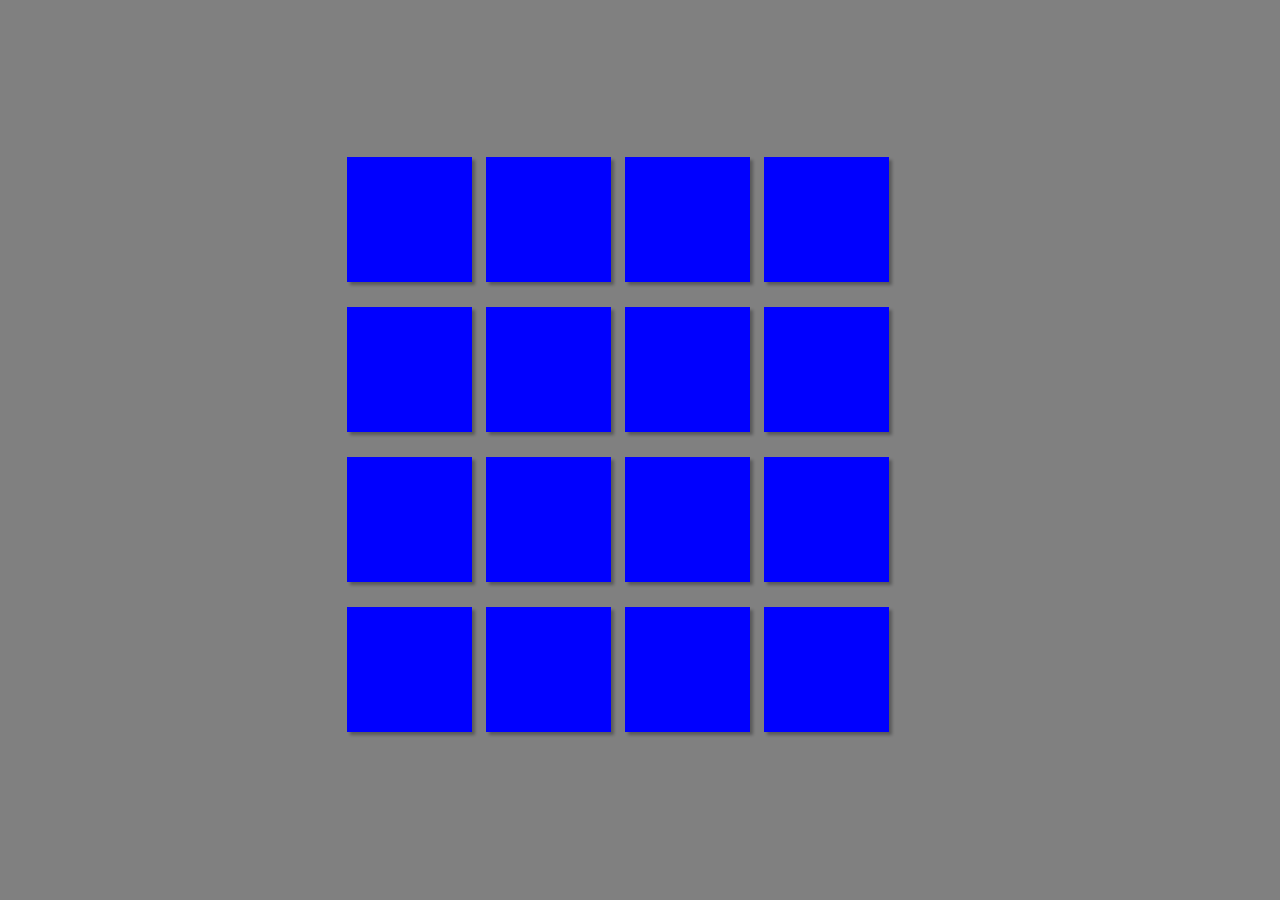
==== index.html @ c8edfcc8 "Mixed with the size:ing of the cards" ====
<!DOCTYPE html>
<html lang="en" dir="ltr">
  <head>
    <link rel="stylesheet" href="styles.css">
    <meta charset="utf-8">
    <title></title>
  </head>
  <body>
    <div class="container"> <!--Maybe change to body?-->
      <section class="memoryBoard">
        <div class="memoryCard card1">
          <!-- <img src="yrgoPic.png" alt="Frontface" class="frontFace">
          <img src="" alt="Backface" class="backFace"> -->
        </div>
        <div class="memoryCard card2">
        </div>
        <div class="memoryCard card3">
        </div>
        <div class="memoryCard card4">
        </div>
        <div class="memoryCard card5">
        </div>
        <div class="memoryCard card6">
        </div>
        <div class="memoryCard card7">
        </div>
        <div class="memoryCard card8">
        </div>
        <div class="memoryCard card9">
        </div>
        <div class="memoryCard card10">
        </div>
        <div class="memoryCard card11">
        </div>
        <div class="memoryCard card12">
        </div>
        <div class="memoryCard card13">
        </div>
        <div class="memoryCard card14">
        </div>
        <div class="memoryCard card15">
        </div>
        <div class="memoryCard card16">
        </div>
        <!-- <div class="memoryCard card17">
        </div>
        <div class="memoryCard card18">
        </div>
        <div class="memoryCard card19">
        </div>
        <div class="memoryCard card20"> -->
        </div>
      </section>
    </div>
  </body>
</html>
---- styles.css ----
* {
  padding: 0;
  margin: 0;
  box-sizing: border-box;
}

.container{
  height: 100vh;
  display: flex;
  background: gray;
}

.memoryBoard{
  width: 600px;
  height: 600px;
  margin: auto;
  display: flex;
  flex-flow: wrap;
}

.memoryCard{
  /* width: calc(25% - 10px);
  height: calc(33.333% - 10px); FROM INTERNET */

  background-color: blue;
  box-shadow: 3px 3px 3px rgba(0,0,0,0.3);
  width: 125px;
  height: 125px;
  margin: 7px;
  position: relative;
}

/* .front-face, /*This is classes for the images*/
/* .back-face {
  width: 20%;
  height: 20%;
  padding: 20px;
  position: absolute;
  border-radius: 5px;
  background: #1C7CCC;

} */
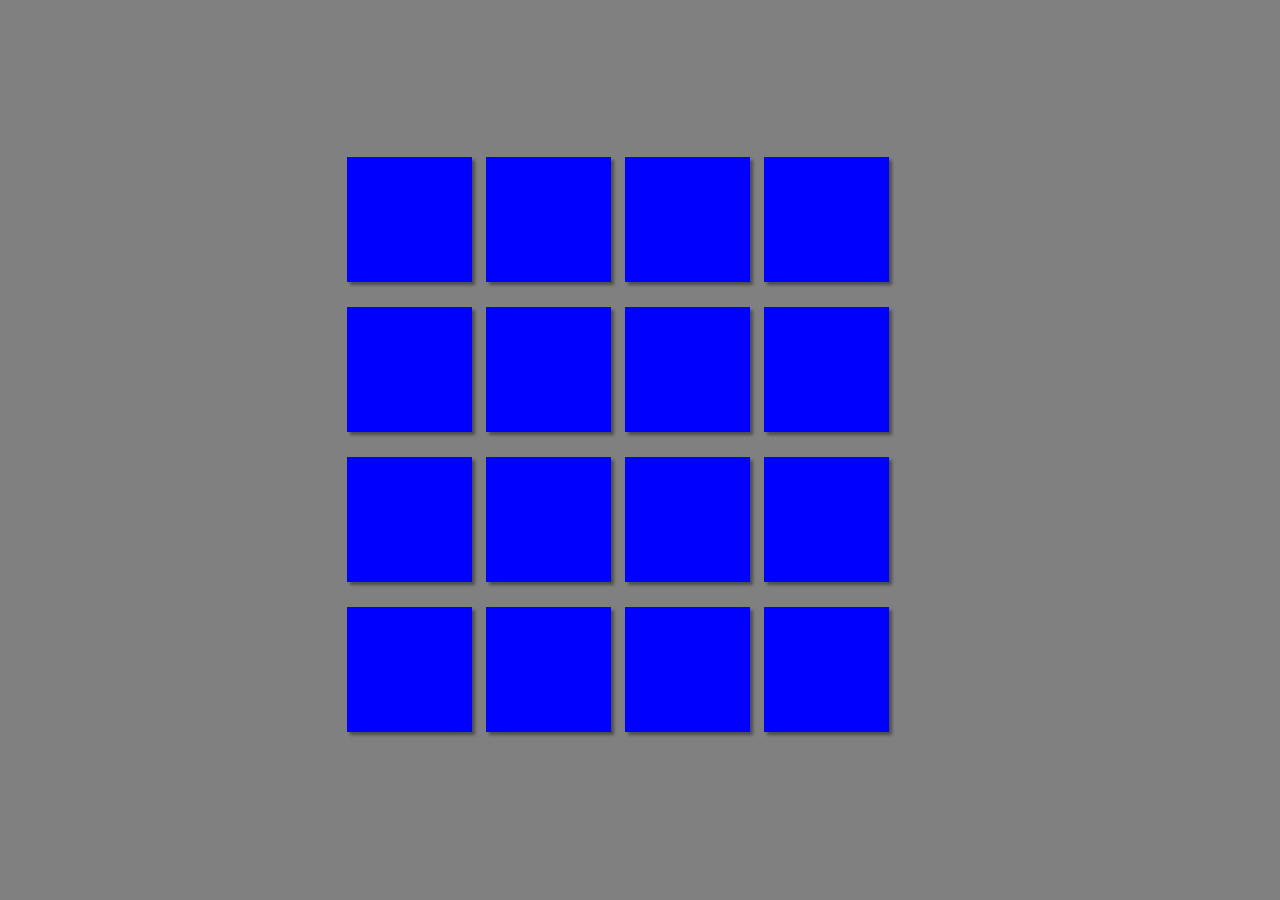
==== commit 01f6c2d1: "Made a flipping effect on the pressed cards. alsop added a new images folder" ====
--- a/index.html
+++ b/index.html
@@ -52,5 +52,9 @@
         </div>
       </section>
     </div>
+
+    <script src="js/script.js" type="text/javascript">
+
+    </script>
   </body>
 </html>
--- a/styles.css
+++ b/styles.css
@@ -16,6 +16,8 @@
   margin: auto;
   display: flex;
   flex-flow: wrap;
+
+  perspective: 1000px; /*To make 3d effect on the turning*/
 }
 
 .memoryCard{
@@ -23,20 +25,39 @@
   height: calc(33.333% - 10px); FROM INTERNET */
 
   background-color: blue;
-  box-shadow: 3px 3px 3px rgba(0,0,0,0.3);
+  box-shadow: 3px 3px 3px rgba(0,0,0,0.4);
   width: 125px;
   height: 125px;
   margin: 7px;
   position: relative;
+  transform: scale(1);
+  transform-style: preserve-3d;
+  transition: transform .3s;
+}
+.memoryCard:active {
+  transform: scale(0.97);
+  transition: transform .3s;
+}
+.memoryCard.turn{
+  transition-duration: .3s;
+  transform: rotateY(180deg);
+  background-color: hotpink;
+  box-shadow: 3px 3px 3px rgba(0,0,0,0.4);
 }
 
-/* .front-face, /*This is classes for the images*/
-/* .back-face {
+/*This is classes for the images*/
+.front-face,
+.back-face {
   width: 20%;
   height: 20%;
   padding: 20px;
   position: absolute;
   border-radius: 5px;
   background: #1C7CCC;
+  backface-visibility: hidden;
 
-} */
+}
+
+.fron-face{
+  transform: rotateY(180deg);
+}
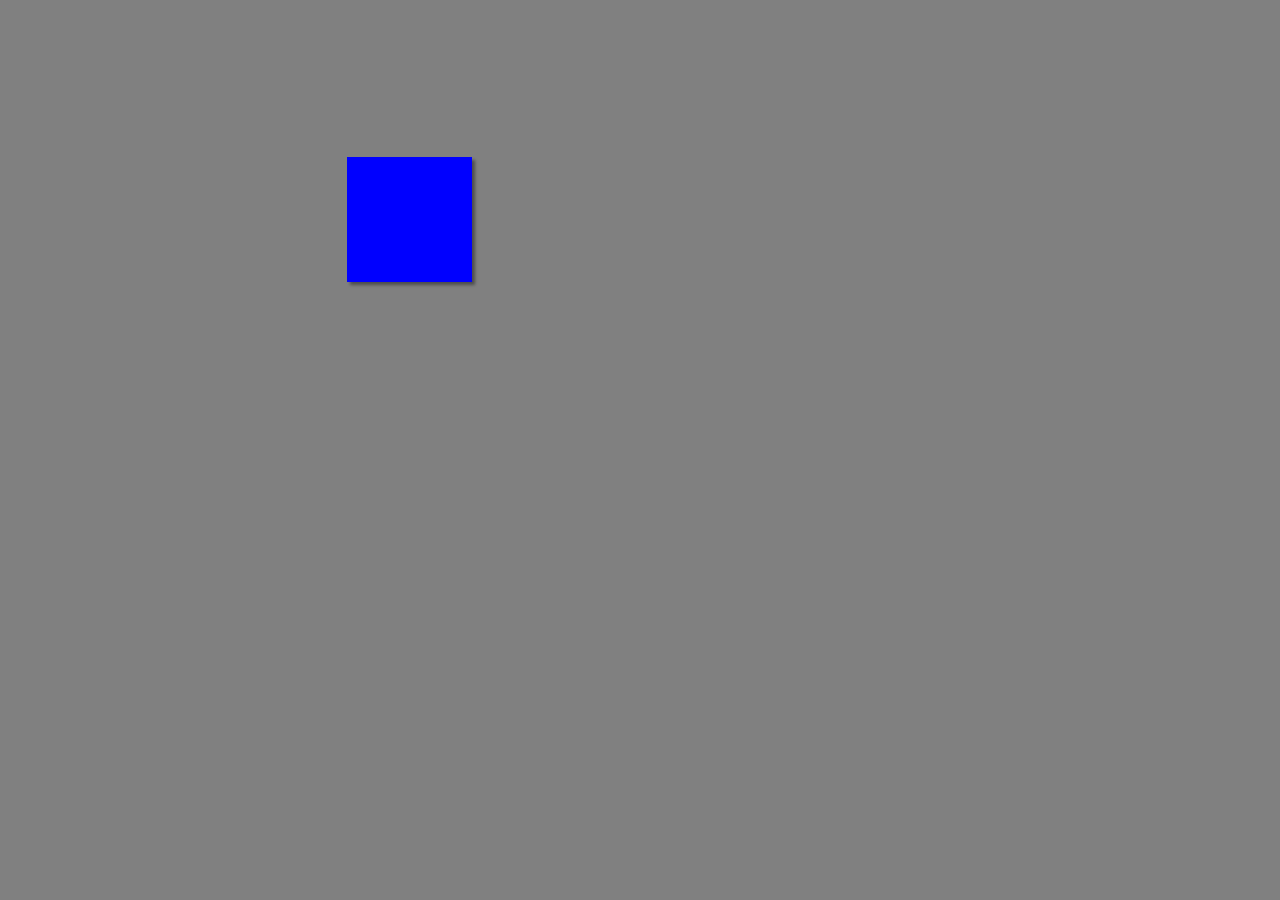
==== commit 4af26db9: "Started to add new kind of adding cards with Javascript instead of hardcoding html" ====
--- a/index.html
+++ b/index.html
@@ -9,10 +9,8 @@
     <div class="container"> <!--Maybe change to body?-->
       <section class="memoryBoard">
         <div class="memoryCard card1">
-          <!-- <img src="yrgoPic.png" alt="Frontface" class="frontFace">
-          <img src="" alt="Backface" class="backFace"> -->
         </div>
-        <div class="memoryCard card2">
+        <!-- <div class="memoryCard card2">
         </div>
         <div class="memoryCard card3">
         </div>
@@ -40,8 +38,8 @@
         </div>
         <div class="memoryCard card15">
         </div>
-        <div class="memoryCard card16">
-        </div>
+        <div class="memoryCard card16"> -->
+        <!-- </div> -->
         <!-- <div class="memoryCard card17">
         </div>
         <div class="memoryCard card18">
--- a/styles.css
+++ b/styles.css
@@ -46,7 +46,7 @@
 }
 
 /*This is classes for the images*/
-.front-face,
+/* .front-face,
 .back-face {
   width: 20%;
   height: 20%;
@@ -56,7 +56,7 @@
   background: #1C7CCC;
   backface-visibility: hidden;
 
-}
+} */
 
 .fron-face{
   transform: rotateY(180deg);
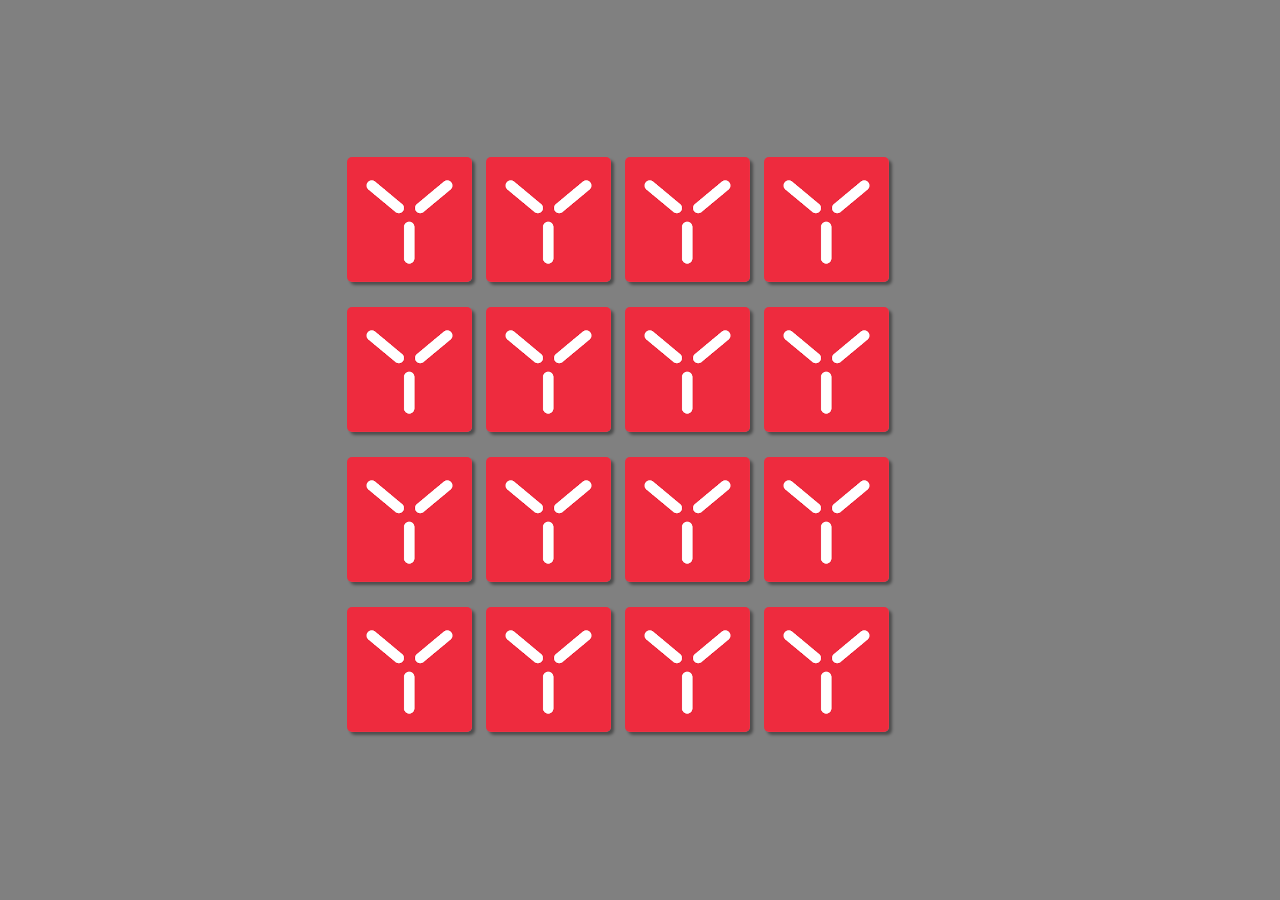
==== commit e6c6507a: "Added some starting pictures" ====
--- a/index.html
+++ b/index.html
@@ -8,46 +8,78 @@
   <body>
     <div class="container"> <!--Maybe change to body?-->
       <section class="memoryBoard">
-        <div class="memoryCard card1">
+        <div class="memoryCard card1" data-framework="gaspingCat">
+          <img class="front-face" src="images/gaspingCat.jpg" alt="Yrgo">
+          <img class="back-face" src="images/yrgoPic.png" alt="Memory Card">
         </div>
-        <!-- <div class="memoryCard card2">
+        <div class="memoryCard card2" data-framework="gaspingCat">
+          <img class="front-face" src="images/gaspingCat.jpg" alt="Yrgo">
+          <img class="back-face" src="images/yrgoPic.png" alt="Memory Card">
         </div>
-        <div class="memoryCard card3">
+        <div class="memoryCard card3" data-framework="zorro">
+          <img class="front-face" src="images/zorro.jpg" alt="Yrgo">
+          <img class="back-face" src="images/yrgoPic.png" alt="Memory Card">
         </div>
-        <div class="memoryCard card4">
+        <div class="memoryCard card4" data-framework="zorro">
+          <img class="front-face" src="images/zorro.jpg" alt="Yrgo">
+          <img class="back-face" src="images/yrgoPic.png" alt="Memory Card">
         </div>
-        <div class="memoryCard card5">
+        <div class="memoryCard card5" data-framework="react">
+          <img class="front-face" src="images/gaspingCat.jpg" alt="Yrgo">
+          <img class="back-face" src="images/yrgoPic.png" alt="Memory Card">
         </div>
-        <div class="memoryCard card6">
+        <div class="memoryCard card6" data-framework="react">
+          <img class="front-face" src="images/gaspingCat.jpg" alt="Yrgo">
+          <img class="back-face" src="images/yrgoPic.png" alt="Memory Card">
         </div>
-        <div class="memoryCard card7">
+        <div class="memoryCard card7" data-framework="react">
+          <img class="front-face" src="images/gaspingCat.jpg" alt="Yrgo">
+          <img class="back-face" src="images/yrgoPic.png" alt="Memory Card">
         </div>
-        <div class="memoryCard card8">
+        <div class="memoryCard card8" data-framework="react">
+          <img class="front-face" src="images/gaspingCat.jpg" alt="Yrgo">
+          <img class="back-face" src="images/yrgoPic.png" alt="Memory Card">
         </div>
-        <div class="memoryCard card9">
+        <div class="memoryCard card9" data-framework="react">
+          <img class="front-face" src="images/gaspingCat.jpg" alt="Yrgo">
+          <img class="back-face" src="images/yrgoPic.png" alt="Memory Card">
         </div>
-        <div class="memoryCard card10">
+        <div class="memoryCard card10" data-framework="react">
+          <img class="front-face" src="images/gaspingCat.jpg" alt="Yrgo">
+          <img class="back-face" src="images/yrgoPic.png" alt="Memory Card">
         </div>
-        <div class="memoryCard card11">
+        <div class="memoryCard card11" data-framework="react">
+          <img class="front-face" src="images/gaspingCat.jpg" alt="Yrgo">
+          <img class="back-face" src="images/yrgoPic.png" alt="Memory Card">
         </div>
-        <div class="memoryCard card12">
+        <div class="memoryCard card12" data-framework="react">
+          <img class="front-face" src="images/gaspingCat.jpg" alt="Yrgo">
+          <img class="back-face" src="images/yrgoPic.png" alt="Memory Card">
         </div>
-        <div class="memoryCard card13">
+        <div class="memoryCard card13" data-framework="react">
+          <img class="front-face" src="images/gaspingCat.jpg" alt="Yrgo">
+          <img class="back-face" src="images/yrgoPic.png" alt="Memory Card">
         </div>
-        <div class="memoryCard card14">
+        <div class="memoryCard card14" data-framework="react">
+          <img class="front-face" src="images/gaspingCat.jpg" alt="Yrgo">
+          <img class="back-face" src="images/yrgoPic.png" alt="Memory Card">
         </div>
-        <div class="memoryCard card15">
+        <div class="memoryCard card15" data-framework="react">
+          <img class="front-face" src="images/gaspingCat.jpg" alt="Yrgo">
+          <img class="back-face" src="images/yrgoPic.png" alt="Memory Card">
         </div>
-        <div class="memoryCard card16"> -->
-        <!-- </div> -->
+        <div class="memoryCard card16">
+          <img class="front-face" src="images/gaspingCat.jpg" alt="Yrgo">
+          <img class="back-face" src="images/yrgoPic.png" alt="Memory Card">
+        </div>
         <!-- <div class="memoryCard card17">
         </div>
         <div class="memoryCard card18">
         </div>
         <div class="memoryCard card19">
         </div>
-        <div class="memoryCard card20"> -->
-        </div>
+        <div class="memoryCard card20">
+        </div> -->
       </section>
     </div>
 
--- a/styles.css
+++ b/styles.css
@@ -24,7 +24,7 @@
   /* width: calc(25% - 10px);
   height: calc(33.333% - 10px); FROM INTERNET */
 
-  background-color: blue;
+  /* background-color: blue; */
   box-shadow: 3px 3px 3px rgba(0,0,0,0.4);
   width: 125px;
   height: 125px;
@@ -33,6 +33,7 @@
   transform: scale(1);
   transform-style: preserve-3d;
   transition: transform .3s;
+  border-radius: 5px;
 }
 .memoryCard:active {
   transform: scale(0.97);
@@ -41,23 +42,23 @@
 .memoryCard.turn{
   transition-duration: .3s;
   transform: rotateY(180deg);
-  background-color: hotpink;
+  /* background-color: hotpink; */
   box-shadow: 3px 3px 3px rgba(0,0,0,0.4);
 }
 
 /*This is classes for the images*/
-/* .front-face,
+.front-face,
 .back-face {
-  width: 20%;
-  height: 20%;
-  padding: 20px;
+  width: 100%;
+  height: 100%;
+  /* padding: 20px; */
   position: absolute;
   border-radius: 5px;
-  background: #1C7CCC;
+  /* background: #1C7CCC; */
   backface-visibility: hidden;
 
-} */
+}
 
-.fron-face{
+.front-face{
   transform: rotateY(180deg);
 }
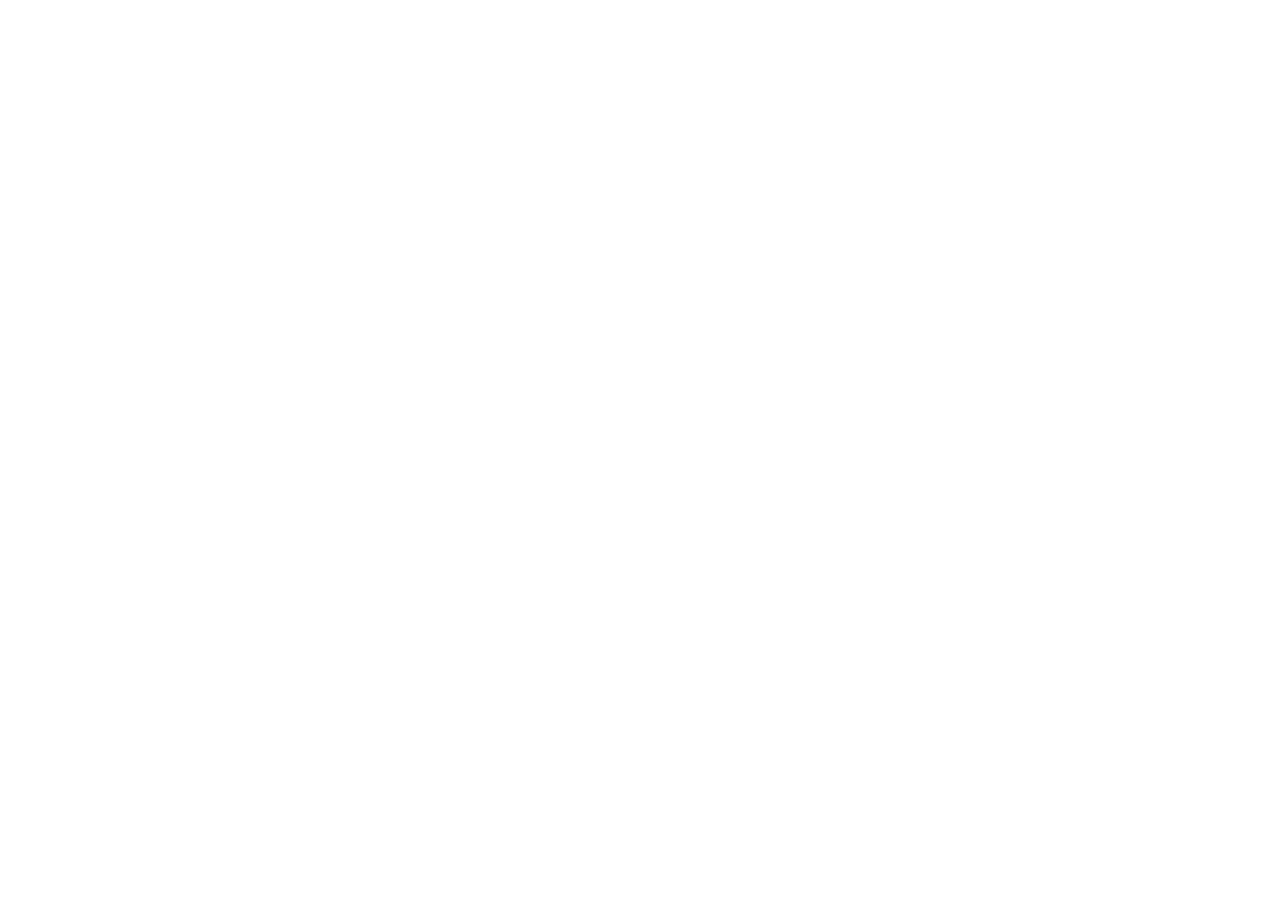
==== commit 84e8d91e: "Started with a new method to print the cards instead of hardcoding" ====
--- a/index.html
+++ b/index.html
@@ -1,90 +1,22 @@
-<!DOCTYPE html>
-<html lang="en" dir="ltr">
-  <head>
-    <link rel="stylesheet" href="styles.css">
-    <meta charset="utf-8">
-    <title></title>
-  </head>
-  <body>
-    <div class="container"> <!--Maybe change to body?-->
-      <section class="memoryBoard">
-        <div class="memoryCard card1" data-framework="gaspingCat">
-          <img class="front-face" src="images/gaspingCat.jpg" alt="Yrgo">
-          <img class="back-face" src="images/yrgoPic.png" alt="Memory Card">
-        </div>
-        <div class="memoryCard card2" data-framework="gaspingCat">
-          <img class="front-face" src="images/gaspingCat.jpg" alt="Yrgo">
-          <img class="back-face" src="images/yrgoPic.png" alt="Memory Card">
-        </div>
-        <div class="memoryCard card3" data-framework="zorro">
-          <img class="front-face" src="images/zorro.jpg" alt="Yrgo">
-          <img class="back-face" src="images/yrgoPic.png" alt="Memory Card">
-        </div>
-        <div class="memoryCard card4" data-framework="zorro">
-          <img class="front-face" src="images/zorro.jpg" alt="Yrgo">
-          <img class="back-face" src="images/yrgoPic.png" alt="Memory Card">
-        </div>
-        <div class="memoryCard card5" data-framework="react">
-          <img class="front-face" src="images/gaspingCat.jpg" alt="Yrgo">
-          <img class="back-face" src="images/yrgoPic.png" alt="Memory Card">
-        </div>
-        <div class="memoryCard card6" data-framework="react">
-          <img class="front-face" src="images/gaspingCat.jpg" alt="Yrgo">
-          <img class="back-face" src="images/yrgoPic.png" alt="Memory Card">
-        </div>
-        <div class="memoryCard card7" data-framework="react">
-          <img class="front-face" src="images/gaspingCat.jpg" alt="Yrgo">
-          <img class="back-face" src="images/yrgoPic.png" alt="Memory Card">
-        </div>
-        <div class="memoryCard card8" data-framework="react">
-          <img class="front-face" src="images/gaspingCat.jpg" alt="Yrgo">
-          <img class="back-face" src="images/yrgoPic.png" alt="Memory Card">
-        </div>
-        <div class="memoryCard card9" data-framework="react">
-          <img class="front-face" src="images/gaspingCat.jpg" alt="Yrgo">
-          <img class="back-face" src="images/yrgoPic.png" alt="Memory Card">
-        </div>
-        <div class="memoryCard card10" data-framework="react">
-          <img class="front-face" src="images/gaspingCat.jpg" alt="Yrgo">
-          <img class="back-face" src="images/yrgoPic.png" alt="Memory Card">
-        </div>
-        <div class="memoryCard card11" data-framework="react">
-          <img class="front-face" src="images/gaspingCat.jpg" alt="Yrgo">
-          <img class="back-face" src="images/yrgoPic.png" alt="Memory Card">
-        </div>
-        <div class="memoryCard card12" data-framework="react">
-          <img class="front-face" src="images/gaspingCat.jpg" alt="Yrgo">
-          <img class="back-face" src="images/yrgoPic.png" alt="Memory Card">
-        </div>
-        <div class="memoryCard card13" data-framework="react">
-          <img class="front-face" src="images/gaspingCat.jpg" alt="Yrgo">
-          <img class="back-face" src="images/yrgoPic.png" alt="Memory Card">
-        </div>
-        <div class="memoryCard card14" data-framework="react">
-          <img class="front-face" src="images/gaspingCat.jpg" alt="Yrgo">
-          <img class="back-face" src="images/yrgoPic.png" alt="Memory Card">
-        </div>
-        <div class="memoryCard card15" data-framework="react">
-          <img class="front-face" src="images/gaspingCat.jpg" alt="Yrgo">
-          <img class="back-face" src="images/yrgoPic.png" alt="Memory Card">
-        </div>
-        <div class="memoryCard card16">
-          <img class="front-face" src="images/gaspingCat.jpg" alt="Yrgo">
-          <img class="back-face" src="images/yrgoPic.png" alt="Memory Card">
-        </div>
-        <!-- <div class="memoryCard card17">
-        </div>
-        <div class="memoryCard card18">
-        </div>
-        <div class="memoryCard card19">
-        </div>
-        <div class="memoryCard card20">
-        </div> -->
-      </section>
-    </div>
+<!doctype html>
+<html lang="en">
 
-    <script src="js/script.js" type="text/javascript">
+<head>
+  <meta charset="urf-8">
+  <meta name="viewport" content="width=device-width, initial-scale=1.0">
+  <meta http-equiv="X-UA-Compatible" content="ie=edge">
 
-    </script>
-  </body>
+  <title>Memory Game</title>
+
+  <link rel="stylesheet" href="css/style.css">
+
+</head>
+
+<body>
+
+  <div id="game"></div>
+
+  <script src="js/script.js"></script>
+</body>
+
 </html>
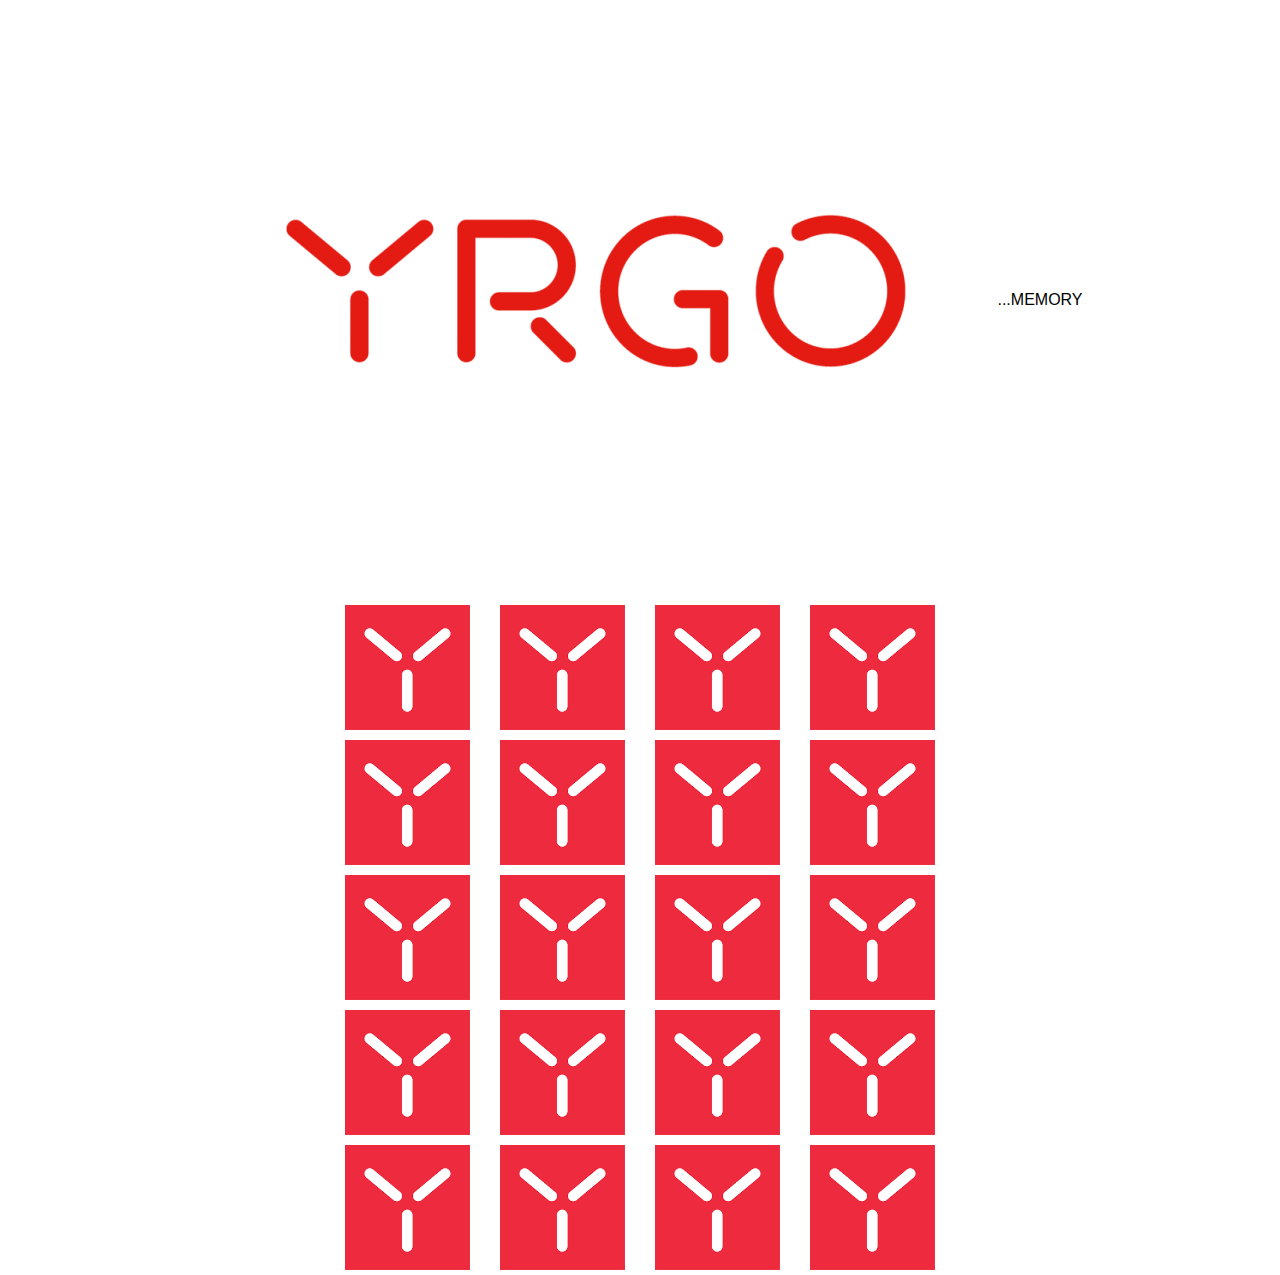
==== commit cdbae362: "added front face and backface css" ====
--- a/index.html
+++ b/index.html
@@ -13,6 +13,10 @@
 </head>
 
 <body>
+  <div class="header">
+    <img src="img/yrgoLogo.png" alt="">
+    ...MEMORY
+  </div>
 
   <div id="game"></div>
 
--- a/css/style.css
+++ b/css/style.css
@@ -0,0 +1,65 @@
+*,
+*::before,
+*::after {
+  box-sizing: border-box;
+}
+
+body {
+  padding: 0px;
+  margin: 0px;
+  background: white;
+  font-family: sans-serif;
+}
+.header{
+  width: 100%;
+  display: flex;
+  justify-content: center;
+  align-items: center;
+}
+
+.grid {
+  height: 50%;
+  width: 50%;
+  margin: 0 auto;
+  display: flex;
+  flex-wrap: wrap;
+  justify-content: space-evenly;
+}
+
+.card {
+  position: relative;
+  transition: all .4s linear;
+  transform-style: preserve-3d;
+  margin: 5px;
+}
+
+.card,
+.back,
+.front {
+  height: 125px;
+  width: 125px;
+}
+
+.back,
+.front {
+  position: absolute;
+  backface-visibility: hidden;
+}
+.front {
+  background: #FAB942 url('../img/yrgoPic.png') no-repeat center center / contain;
+}
+.back {
+  transform: rotateY(180deg);
+  background-color: white;
+  background-size: contain;
+  background-repeat: no-repeat;
+  background-position: center center;
+}
+
+.selected {
+  transform: rotateY(180deg);
+}
+
+.match .front {
+  background: none !important;
+}
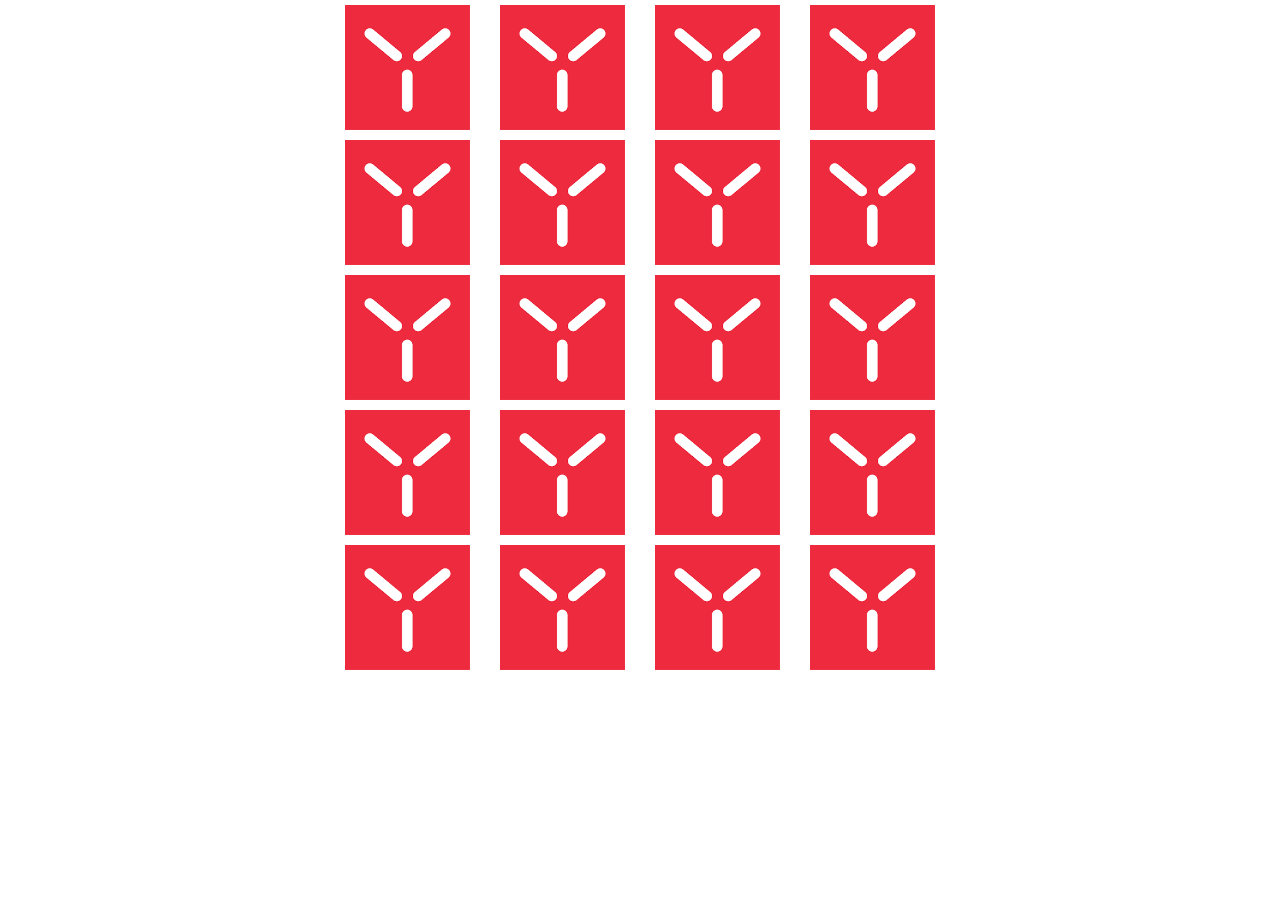
==== commit 185613b8: "Added some quick fixes" ====
--- a/index.html
+++ b/index.html
@@ -13,10 +13,10 @@
 </head>
 
 <body>
-  <div class="header">
+  <!-- <div class="header">
     <img src="img/yrgoLogo.png" alt="">
     ...MEMORY
-  </div>
+  </div> -->
 
   <div id="game"></div>
 
--- a/css/style.css
+++ b/css/style.css
@@ -46,7 +46,7 @@
   backface-visibility: hidden;
 }
 .front {
-  background: #FAB942 url('../img/yrgoPic.png') no-repeat center center / contain;
+  background: gray url('../img/yrgoPic.png') no-repeat center center / contain;
 }
 .back {
   transform: rotateY(180deg);
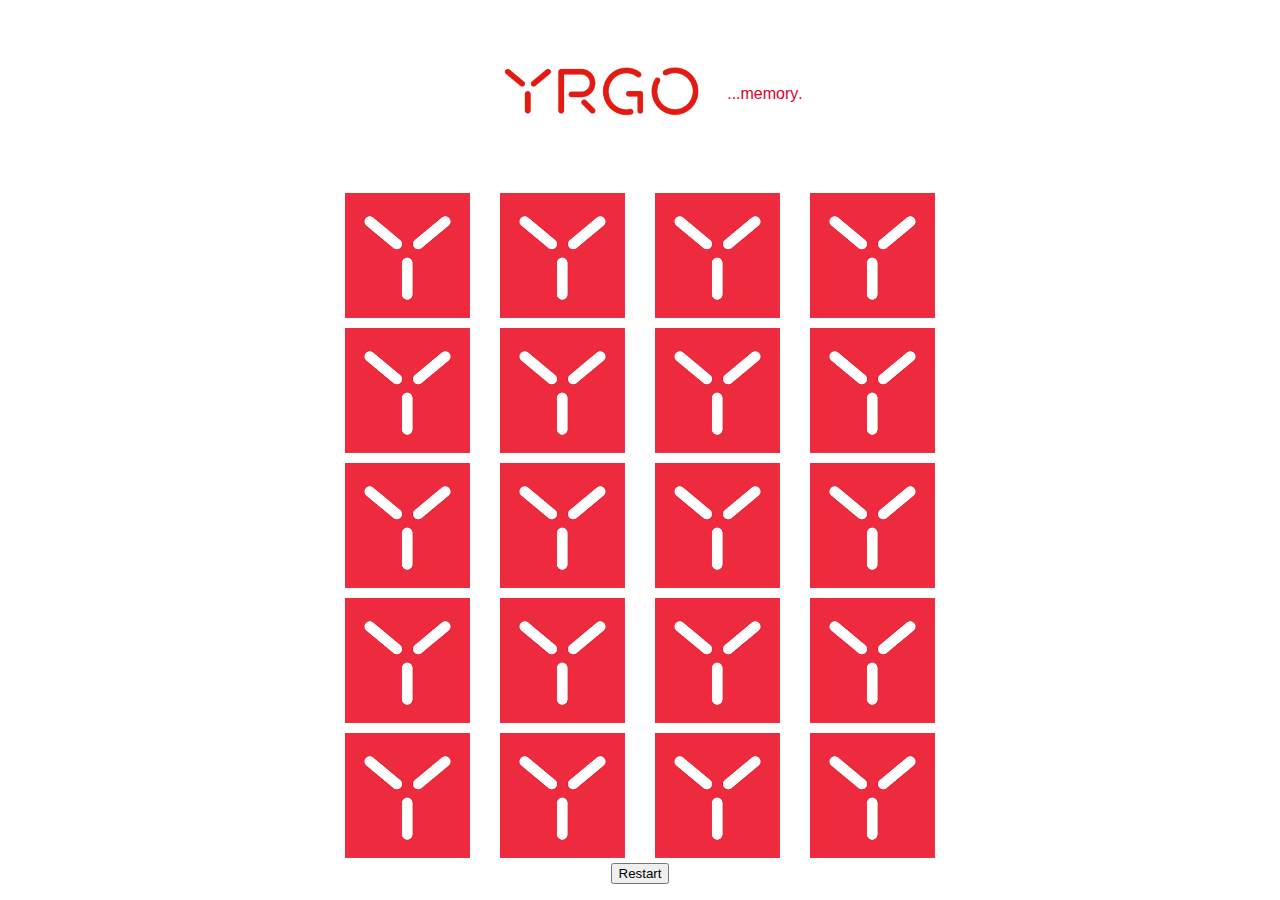
==== commit 07e5c1ca: "fixed the reset button" ====
--- a/index.html
+++ b/index.html
@@ -13,12 +13,16 @@
 </head>
 
 <body>
-  <!-- <div class="header">
-    <img src="img/yrgoLogo.png" alt="">
-    ...MEMORY
-  </div> -->
+  <div class="header">
+    <img src="img/yrgoLogo.png"  width="250px;" alt="YrgoLogo">
+    <p>...memory</p>.
+  </div>
 
   <div id="game"></div>
+
+  <div class="restart-game">
+    <button type="button" name="button" id="restartButton">Restart</button>
+  </div>
 
   <script src="js/script.js"></script>
 </body>
--- a/css/style.css
+++ b/css/style.css
@@ -11,6 +11,13 @@
   font-family: sans-serif;
 }
 .header{
+  width: 100%;
+  display: flex;
+  justify-content: center;
+  align-items: center;
+  color: #E0002C
+}
+.restart-game{
   width: 100%;
   display: flex;
   justify-content: center;
